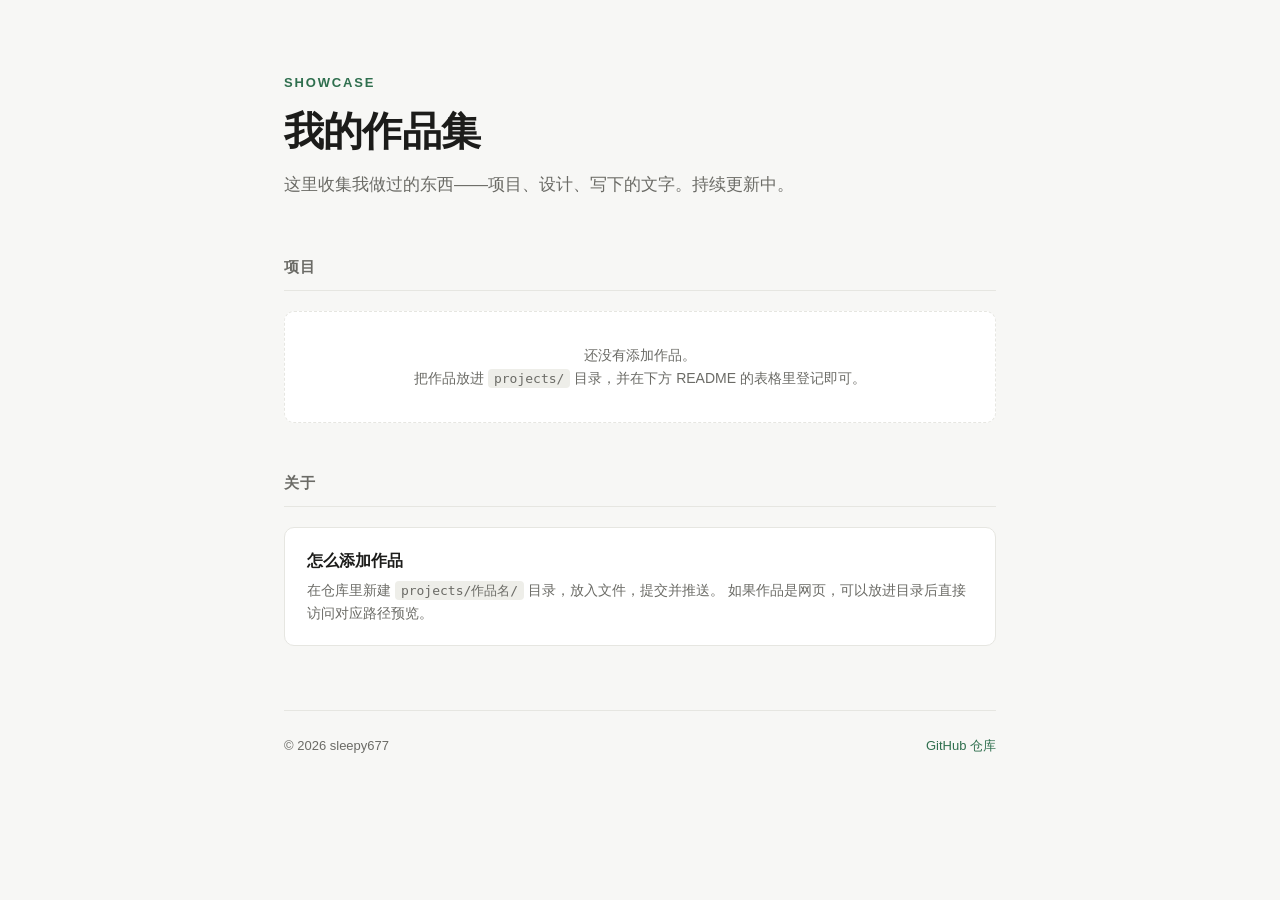
==== index.html @ 609f7ed7 "init: 作品集展示页" ====
<!DOCTYPE html>
<html lang="zh-CN">
<head>
<meta charset="UTF-8">
<meta name="viewport" content="width=device-width, initial-scale=1.0">
<title>Showcase · 作品集</title>
<style>
  :root {
    --bg: #f7f7f5;
    --card: #ffffff;
    --ink: #1c1c1a;
    --muted: #6b6b66;
    --line: #e6e6e1;
    --accent: #2f6f4e;
  }
  * { box-sizing: border-box; }
  body {
    margin: 0;
    background: var(--bg);
    color: var(--ink);
    font-family: -apple-system, BlinkMacSystemFont, "Segoe UI", "PingFang SC",
      "Hiragino Sans GB", "Microsoft YaHei", sans-serif;
    line-height: 1.65;
    -webkit-font-smoothing: antialiased;
  }
  .wrap { max-width: 760px; margin: 0 auto; padding: 72px 24px 96px; }
  header { margin-bottom: 56px; }
  .kicker {
    font-size: 13px; letter-spacing: .14em; text-transform: uppercase;
    color: var(--accent); font-weight: 600; margin-bottom: 14px;
  }
  h1 {
    font-size: 40px; line-height: 1.2; margin: 0 0 16px;
    letter-spacing: -.02em; font-weight: 700;
  }
  .lead { font-size: 17px; color: var(--muted); margin: 0; max-width: 56ch; }
  h2 {
    font-size: 15px; letter-spacing: .08em; text-transform: uppercase;
    color: var(--muted); font-weight: 600;
    margin: 48px 0 20px; padding-bottom: 10px;
    border-bottom: 1px solid var(--line);
  }
  .grid { display: grid; gap: 14px; }
  .card {
    display: block; text-decoration: none; color: inherit;
    background: var(--card); border: 1px solid var(--line);
    border-radius: 10px; padding: 20px 22px;
    transition: border-color .18s ease, transform .18s ease;
  }
  .card:hover { border-color: #c9c9c2; transform: translateY(-1px); }
  .card-title { font-weight: 600; font-size: 16px; margin-bottom: 4px; }
  .card-desc { font-size: 14px; color: var(--muted); margin: 0; }
  .empty {
    background: var(--card); border: 1px dashed var(--line);
    border-radius: 10px; padding: 32px 22px; text-align: center;
    color: var(--muted); font-size: 14px;
  }
  code {
    background: #eeeee9; padding: 2px 6px; border-radius: 4px;
    font-size: 13px; font-family: ui-monospace, SFMono-Regular, Consolas, monospace;
  }
  footer {
    margin-top: 64px; padding-top: 24px; border-top: 1px solid var(--line);
    font-size: 13px; color: var(--muted);
    display: flex; justify-content: space-between; flex-wrap: wrap; gap: 12px;
  }
  footer a { color: var(--accent); text-decoration: none; }
  footer a:hover { text-decoration: underline; }
  @media (max-width: 560px) {
    .wrap { padding: 48px 20px 72px; }
    h1 { font-size: 30px; }
  }
</style>
</head>
<body>
<div class="wrap">

  <header>
    <div class="kicker">Showcase</div>
    <h1>我的作品集</h1>
    <p class="lead">这里收集我做过的东西——项目、设计、写下的文字。持续更新中。</p>
  </header>

  <h2>项目</h2>
  <div class="grid">
    <div class="empty">
      还没有添加作品。<br>
      把作品放进 <code>projects/</code> 目录，并在下方 README 的表格里登记即可。
    </div>
  </div>

  <h2>关于</h2>
  <div class="grid">
    <div class="card" style="cursor:default">
      <div class="card-title">怎么添加作品</div>
      <p class="card-desc">
        在仓库里新建 <code>projects/作品名/</code> 目录，放入文件，提交并推送。
        如果作品是网页，可以放进目录后直接访问对应路径预览。
      </p>
    </div>
  </div>

  <footer>
    <span>© <span id="year">2026</span> sleepy677</span>
    <a href="https://github.com/sleepy677/showcase">GitHub 仓库</a>
  </footer>

</div>
<script>
  document.getElementById('year').textContent = new Date().getFullYear();
</script>
</body>
</html>
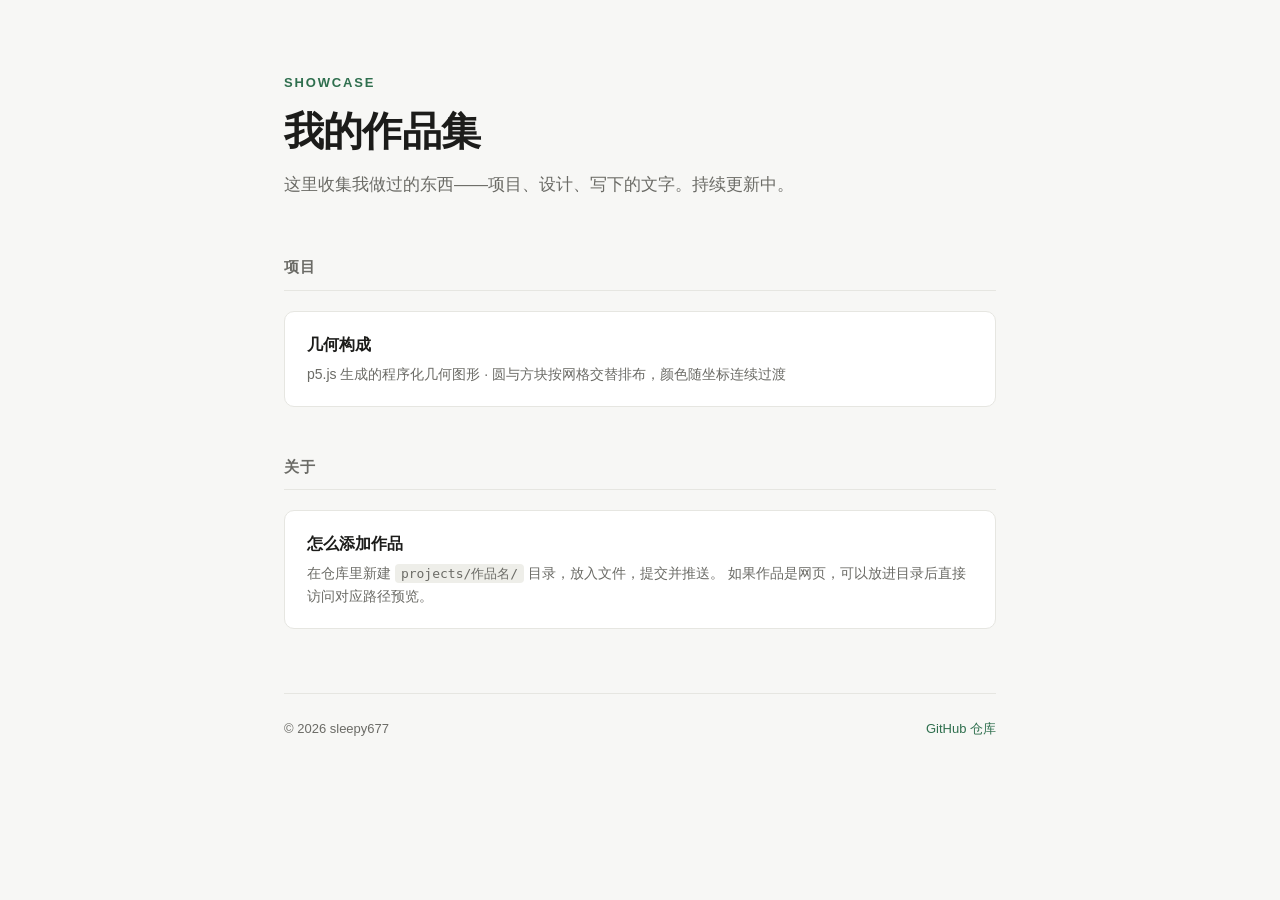
==== commit 136257fe: "add: 几何构成（p5.js 生成艺术）" ====
--- a/index.html
+++ b/index.html
@@ -83,10 +83,10 @@
 
   <h2>项目</h2>
   <div class="grid">
-    <div class="empty">
-      还没有添加作品。<br>
-      把作品放进 <code>projects/</code> 目录，并在下方 README 的表格里登记即可。
-    </div>
+    <a class="card" href="projects/geometric-composition/">
+      <div class="card-title">几何构成</div>
+      <p class="card-desc">p5.js 生成的程序化几何图形 · 圆与方块按网格交替排布，颜色随坐标连续过渡</p>
+    </a>
   </div>
 
   <h2>关于</h2>
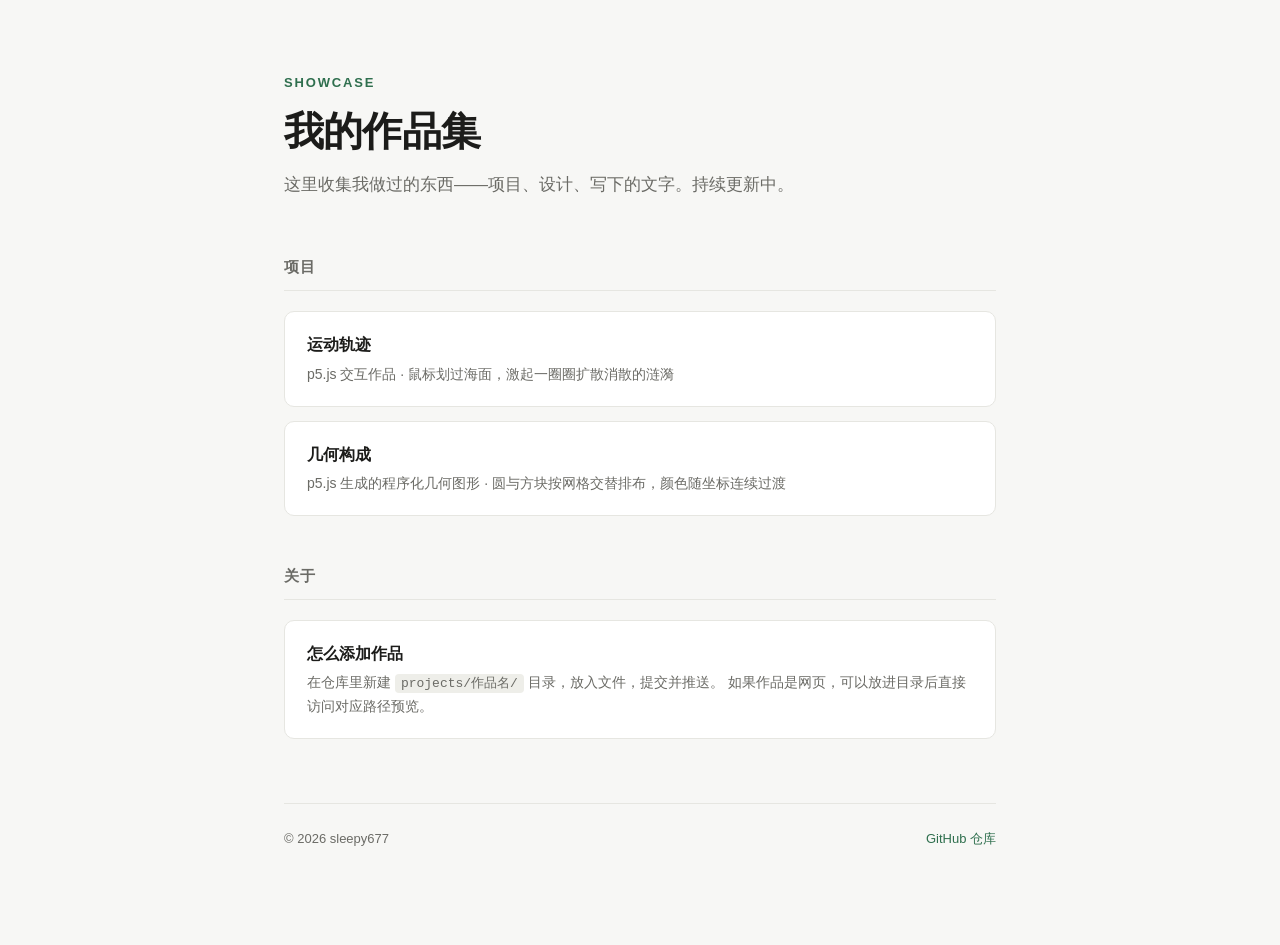
==== commit af0457c2: "add: 运动轨迹（p5.js 交互动画）" ====
--- a/index.html
+++ b/index.html
@@ -83,6 +83,10 @@
 
   <h2>项目</h2>
   <div class="grid">
+    <a class="card" href="projects/motion-trajectory/">
+      <div class="card-title">运动轨迹</div>
+      <p class="card-desc">p5.js 交互作品 · 鼠标划过海面，激起一圈圈扩散消散的涟漪</p>
+    </a>
     <a class="card" href="projects/geometric-composition/">
       <div class="card-title">几何构成</div>
       <p class="card-desc">p5.js 生成的程序化几何图形 · 圆与方块按网格交替排布，颜色随坐标连续过渡</p>
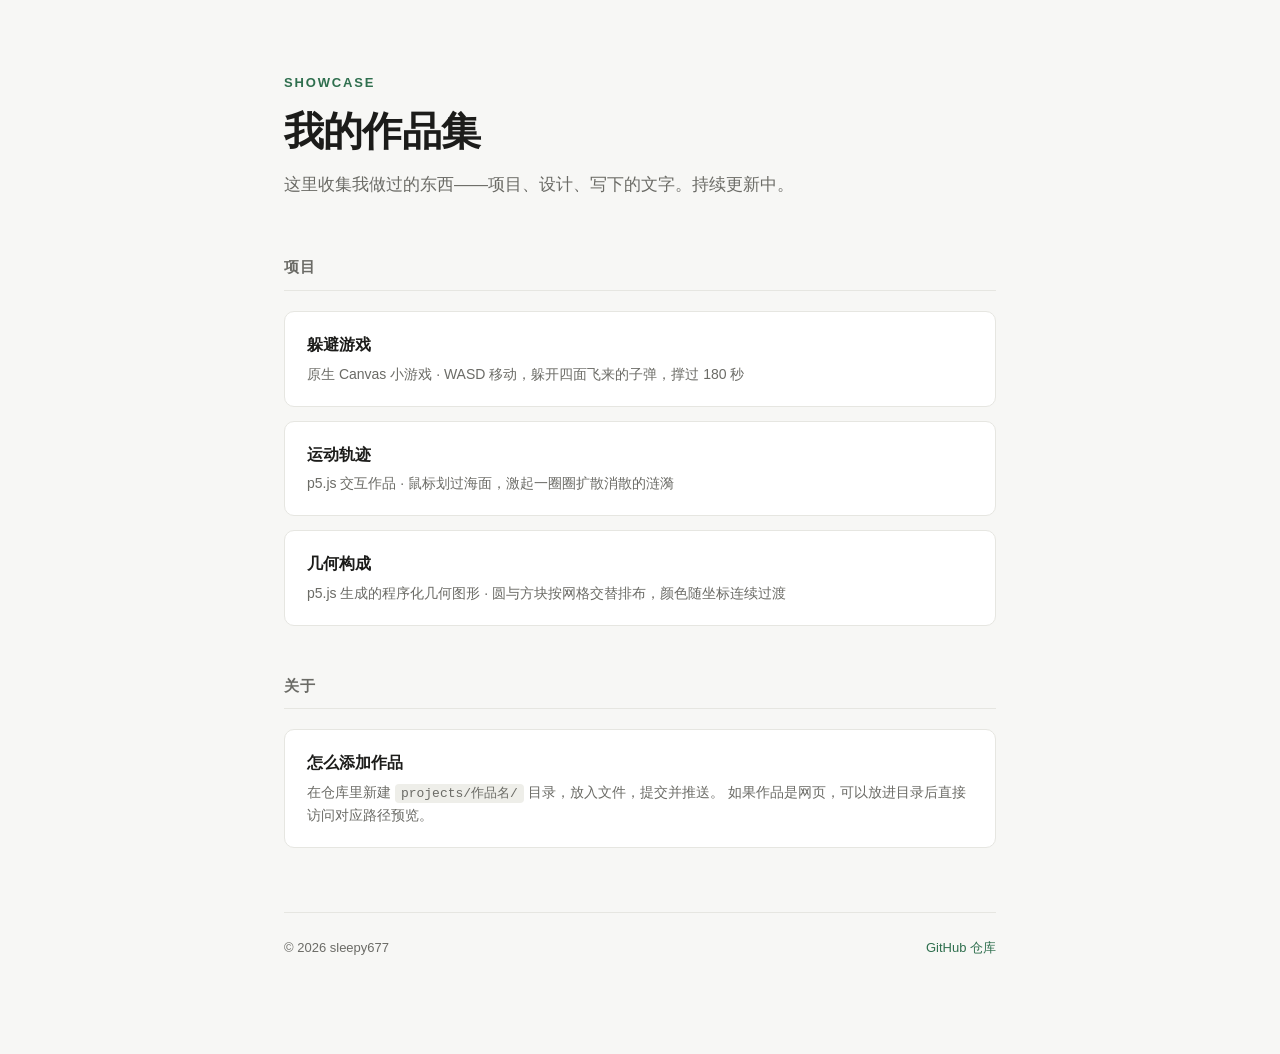
==== commit e81ffb0a: "add: 躲避游戏（Canvas 小游戏）" ====
--- a/index.html
+++ b/index.html
@@ -83,6 +83,10 @@
 
   <h2>项目</h2>
   <div class="grid">
+    <a class="card" href="projects/dodge-forest/">
+      <div class="card-title">躲避游戏</div>
+      <p class="card-desc">原生 Canvas 小游戏 · WASD 移动，躲开四面飞来的子弹，撑过 180 秒</p>
+    </a>
     <a class="card" href="projects/motion-trajectory/">
       <div class="card-title">运动轨迹</div>
       <p class="card-desc">p5.js 交互作品 · 鼠标划过海面，激起一圈圈扩散消散的涟漪</p>
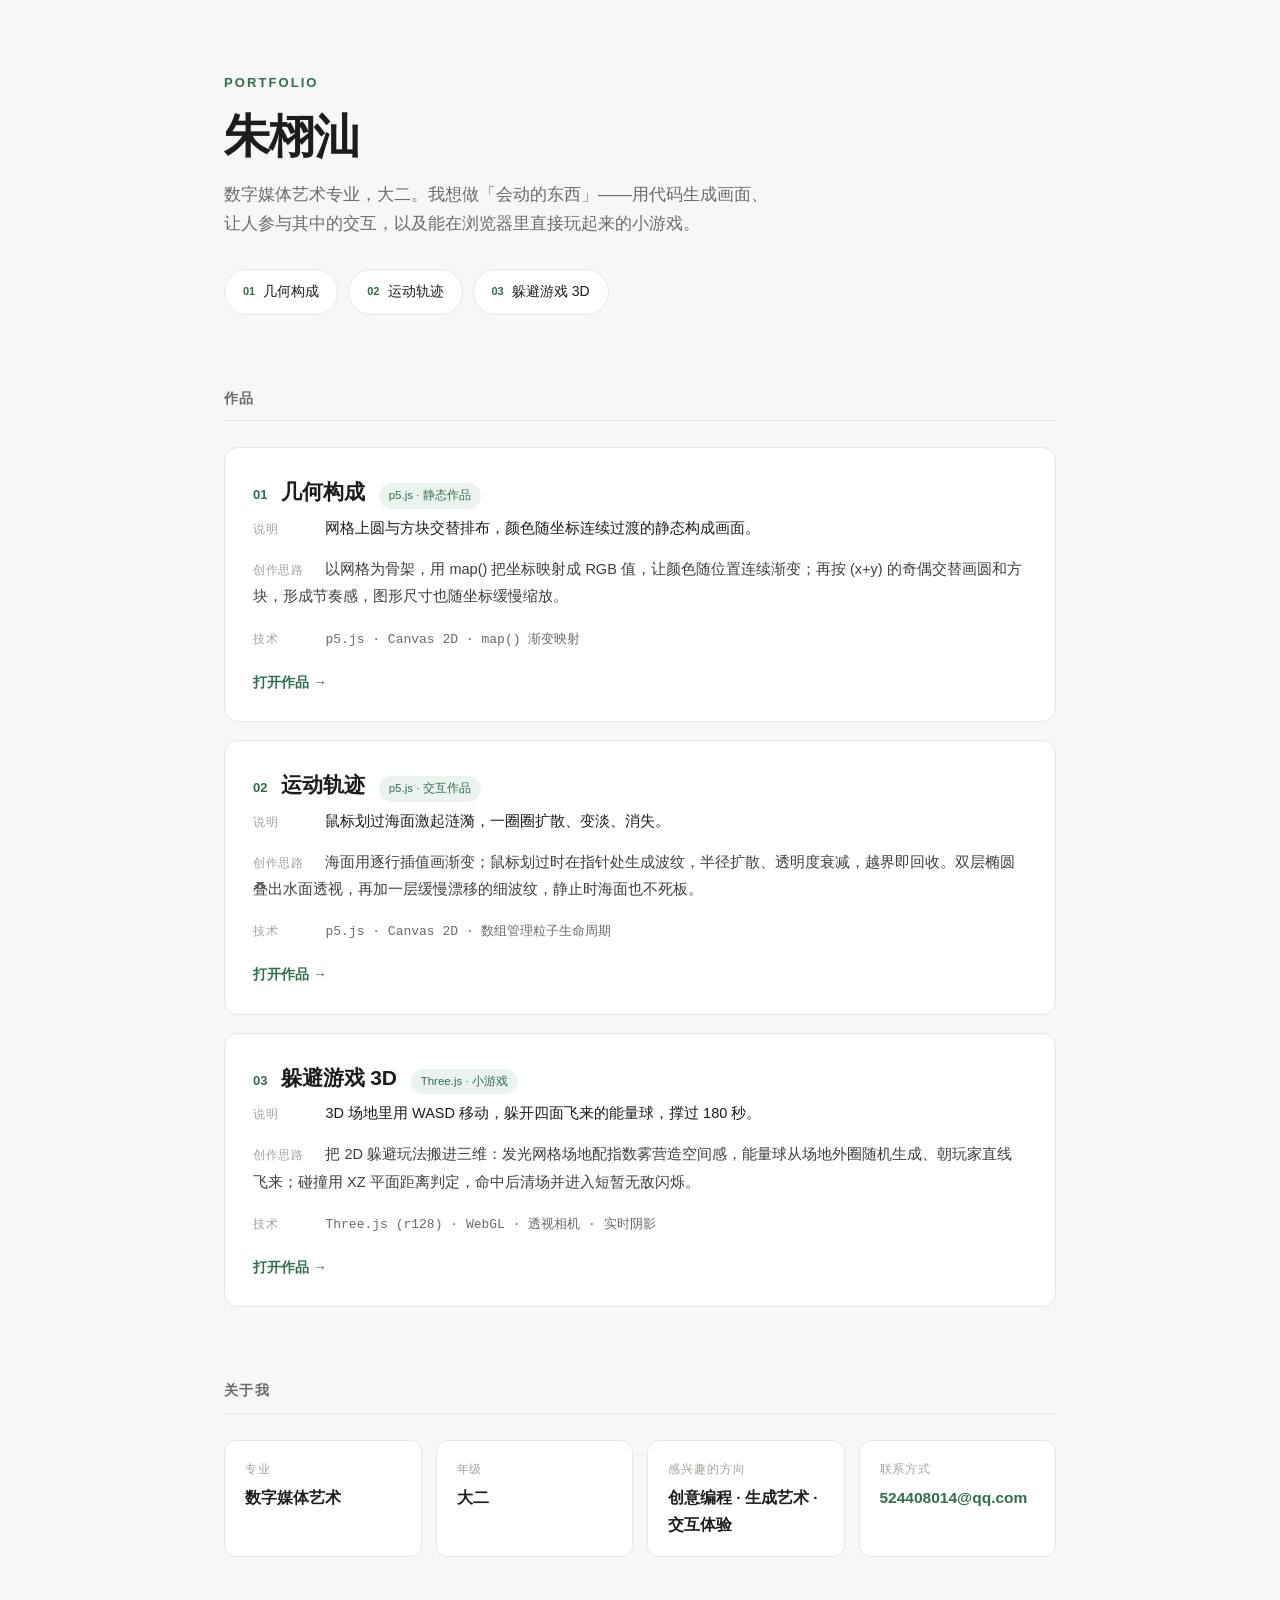
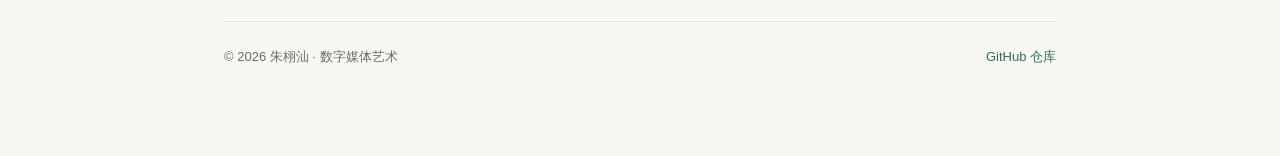
==== commit d639fa79: "feat: 升级为作品集首页，上架 Three.js 3D 躲避游戏" ====
--- a/index.html
+++ b/index.html
@@ -3,15 +3,17 @@
 <head>
 <meta charset="UTF-8">
 <meta name="viewport" content="width=device-width, initial-scale=1.0">
-<title>Showcase · 作品集</title>
+<title>朱栩汕 · 作品集</title>
 <style>
   :root {
     --bg: #f7f7f5;
-    --card: #ffffff;
+    --panel: #ffffff;
     --ink: #1c1c1a;
     --muted: #6b6b66;
     --line: #e6e6e1;
     --accent: #2f6f4e;
+    --accent-soft: #eaf3ee;
+    --hover: #f4f4f0;
   }
   * { box-sizing: border-box; }
   body {
@@ -20,96 +22,225 @@
     color: var(--ink);
     font-family: -apple-system, BlinkMacSystemFont, "Segoe UI", "PingFang SC",
       "Hiragino Sans GB", "Microsoft YaHei", sans-serif;
-    line-height: 1.65;
+    line-height: 1.7;
     -webkit-font-smoothing: antialiased;
   }
-  .wrap { max-width: 760px; margin: 0 auto; padding: 72px 24px 96px; }
-  header { margin-bottom: 56px; }
+  .wrap { max-width: 880px; margin: 0 auto; padding: 72px 24px 88px; }
+
+  /* ---------- 首页头部 ---------- */
+  header { margin-bottom: 72px; }
   .kicker {
-    font-size: 13px; letter-spacing: .14em; text-transform: uppercase;
-    color: var(--accent); font-weight: 600; margin-bottom: 14px;
+    font-size: 13px; letter-spacing: .16em; text-transform: uppercase;
+    color: var(--accent); font-weight: 600; margin-bottom: 16px;
   }
   h1 {
-    font-size: 40px; line-height: 1.2; margin: 0 0 16px;
+    font-size: 46px; line-height: 1.15; margin: 0 0 18px;
     letter-spacing: -.02em; font-weight: 700;
   }
-  .lead { font-size: 17px; color: var(--muted); margin: 0; max-width: 56ch; }
-  h2 {
-    font-size: 15px; letter-spacing: .08em; text-transform: uppercase;
+  .intro { font-size: 17px; color: var(--muted); margin: 0 0 30px; max-width: 58ch; }
+  .entry { display: flex; flex-wrap: wrap; gap: 10px; }
+  .entry a {
+    display: inline-flex; align-items: center; gap: 8px;
+    padding: 10px 18px; border-radius: 999px;
+    background: var(--panel); border: 1px solid var(--line);
+    color: var(--ink); text-decoration: none; font-size: 14px;
+    transition: border-color .15s ease, transform .15s ease;
+  }
+  .entry a:hover { border-color: #b9d4c5; transform: translateY(-1px); }
+  .entry a .no {
+    font-size: 11px; color: var(--accent); font-weight: 700;
+    font-variant-numeric: tabular-nums;
+  }
+
+  /* ---------- 作品区块 ---------- */
+  h2.sec {
+    font-size: 14px; letter-spacing: .1em; text-transform: uppercase;
     color: var(--muted); font-weight: 600;
-    margin: 48px 0 20px; padding-bottom: 10px;
+    margin: 0 0 26px; padding-bottom: 10px;
     border-bottom: 1px solid var(--line);
   }
-  .grid { display: grid; gap: 14px; }
-  .card {
-    display: block; text-decoration: none; color: inherit;
-    background: var(--card); border: 1px solid var(--line);
-    border-radius: 10px; padding: 20px 22px;
-    transition: border-color .18s ease, transform .18s ease;
-  }
-  .card:hover { border-color: #c9c9c2; transform: translateY(-1px); }
-  .card-title { font-weight: 600; font-size: 16px; margin-bottom: 4px; }
-  .card-desc { font-size: 14px; color: var(--muted); margin: 0; }
-  .empty {
-    background: var(--card); border: 1px dashed var(--line);
-    border-radius: 10px; padding: 32px 22px; text-align: center;
-    color: var(--muted); font-size: 14px;
-  }
-  code {
-    background: #eeeee9; padding: 2px 6px; border-radius: 4px;
-    font-size: 13px; font-family: ui-monospace, SFMono-Regular, Consolas, monospace;
-  }
+  section.works { margin-bottom: 72px; }
+
+  .work {
+    background: var(--panel); border: 1px solid var(--line);
+    border-radius: 14px; padding: 26px 28px;
+    margin-bottom: 18px;
+  }
+  .work-head {
+    display: flex; align-items: baseline; gap: 14px;
+    margin-bottom: 4px; flex-wrap: wrap;
+  }
+  .work-no {
+    font-size: 13px; font-weight: 700; color: var(--accent);
+    font-variant-numeric: tabular-nums;
+  }
+  .work-title { font-size: 21px; font-weight: 700; letter-spacing: -.01em; }
+  .work-tag {
+    font-size: 11.5px; color: var(--muted);
+    background: var(--accent-soft); color: var(--accent);
+    border-radius: 999px; padding: 3px 10px; font-weight: 500;
+  }
+  .work-line { margin: 0 0 14px; }
+  .work-line .label {
+    display: inline-block; width: 68px; flex: none;
+    font-size: 12px; color: #a3a39c; letter-spacing: .06em;
+  }
+  .work-line p { display: inline; font-size: 14.5px; margin: 0; }
+  .work-line.idea p { color: #3f3f3a; }
+  .work-line .tech {
+    font-family: ui-monospace, SFMono-Regular, Consolas, monospace;
+    font-size: 13px; color: var(--muted);
+  }
+  .work-open {
+    display: inline-flex; align-items: center; gap: 6px;
+    margin-top: 6px; font-size: 14px; font-weight: 600;
+    color: var(--accent); text-decoration: none;
+  }
+  .work-open:hover { text-decoration: underline; }
+
+  /* ---------- 关于我 ---------- */
+  section.about { margin-bottom: 64px; }
+  .about-grid {
+    display: grid; grid-template-columns: repeat(auto-fit, minmax(190px, 1fr));
+    gap: 14px;
+  }
+  .about-card {
+    background: var(--panel); border: 1px solid var(--line);
+    border-radius: 12px; padding: 18px 20px;
+  }
+  .about-card .k {
+    font-size: 12px; color: #a3a39c; letter-spacing: .08em;
+    margin-bottom: 6px;
+  }
+  .about-card .v { font-size: 15.5px; font-weight: 600; }
+  .about-card .v a { color: var(--accent); text-decoration: none; word-break: break-all; }
+  .about-card .v a:hover { text-decoration: underline; }
+
   footer {
-    margin-top: 64px; padding-top: 24px; border-top: 1px solid var(--line);
+    padding-top: 24px; border-top: 1px solid var(--line);
     font-size: 13px; color: var(--muted);
-    display: flex; justify-content: space-between; flex-wrap: wrap; gap: 12px;
+    display: flex; justify-content: space-between; flex-wrap: wrap; gap: 10px;
   }
   footer a { color: var(--accent); text-decoration: none; }
   footer a:hover { text-decoration: underline; }
+
   @media (max-width: 560px) {
-    .wrap { padding: 48px 20px 72px; }
-    h1 { font-size: 30px; }
+    .wrap { padding: 48px 18px 64px; }
+    h1 { font-size: 34px; }
+    .work { padding: 22px 20px; }
   }
 </style>
 </head>
 <body>
 <div class="wrap">
 
-  <header>
-    <div class="kicker">Showcase</div>
-    <h1>我的作品集</h1>
-    <p class="lead">这里收集我做过的东西——项目、设计、写下的文字。持续更新中。</p>
+  <!-- ============ 首页 ============ -->
+  <header id="top">
+    <div class="kicker">Portfolio</div>
+    <h1>朱栩汕</h1>
+    <p class="intro">
+      数字媒体艺术专业，大二。我想做「会动的东西」——用代码生成画面、让人参与其中的交互，以及能在浏览器里直接玩起来的小游戏。
+    </p>
+    <div class="entry">
+      <a href="#w1"><span class="no">01</span> 几何构成</a>
+      <a href="#w2"><span class="no">02</span> 运动轨迹</a>
+      <a href="#w3"><span class="no">03</span> 躲避游戏 3D</a>
+    </div>
   </header>
 
-  <h2>项目</h2>
-  <div class="grid">
-    <a class="card" href="projects/dodge-forest/">
-      <div class="card-title">躲避游戏</div>
-      <p class="card-desc">原生 Canvas 小游戏 · WASD 移动，躲开四面飞来的子弹，撑过 180 秒</p>
-    </a>
-    <a class="card" href="projects/motion-trajectory/">
-      <div class="card-title">运动轨迹</div>
-      <p class="card-desc">p5.js 交互作品 · 鼠标划过海面，激起一圈圈扩散消散的涟漪</p>
-    </a>
-    <a class="card" href="projects/geometric-composition/">
-      <div class="card-title">几何构成</div>
-      <p class="card-desc">p5.js 生成的程序化几何图形 · 圆与方块按网格交替排布，颜色随坐标连续过渡</p>
-    </a>
-  </div>
-
-  <h2>关于</h2>
-  <div class="grid">
-    <div class="card" style="cursor:default">
-      <div class="card-title">怎么添加作品</div>
-      <p class="card-desc">
-        在仓库里新建 <code>projects/作品名/</code> 目录，放入文件，提交并推送。
-        如果作品是网页，可以放进目录后直接访问对应路径预览。
-      </p>
+  <!-- ============ 作品 ============ -->
+  <section class="works">
+    <h2 class="sec">作品</h2>
+
+    <article class="work" id="w1">
+      <div class="work-head">
+        <span class="work-no">01</span>
+        <span class="work-title">几何构成</span>
+        <span class="work-tag">p5.js · 静态作品</span>
+      </div>
+      <div class="work-line">
+        <span class="label">说明</span>
+        <p>网格上圆与方块交替排布，颜色随坐标连续过渡的静态构成画面。</p>
+      </div>
+      <div class="work-line idea">
+        <span class="label">创作思路</span>
+        <p>以网格为骨架，用 map() 把坐标映射成 RGB 值，让颜色随位置连续渐变；再按 (x+y) 的奇偶交替画圆和方块，形成节奏感，图形尺寸也随坐标缓慢缩放。</p>
+      </div>
+      <div class="work-line">
+        <span class="label">技术</span>
+        <span class="tech">p5.js · Canvas 2D · map() 渐变映射</span>
+      </div>
+      <a class="work-open" href="projects/geometric-composition/index.html">打开作品 →</a>
+    </article>
+
+    <article class="work" id="w2">
+      <div class="work-head">
+        <span class="work-no">02</span>
+        <span class="work-title">运动轨迹</span>
+        <span class="work-tag">p5.js · 交互作品</span>
+      </div>
+      <div class="work-line">
+        <span class="label">说明</span>
+        <p>鼠标划过海面激起涟漪，一圈圈扩散、变淡、消失。</p>
+      </div>
+      <div class="work-line idea">
+        <span class="label">创作思路</span>
+        <p>海面用逐行插值画渐变；鼠标划过时在指针处生成波纹，半径扩散、透明度衰减，越界即回收。双层椭圆叠出水面透视，再加一层缓慢漂移的细波纹，静止时海面也不死板。</p>
+      </div>
+      <div class="work-line">
+        <span class="label">技术</span>
+        <span class="tech">p5.js · Canvas 2D · 数组管理粒子生命周期</span>
+      </div>
+      <a class="work-open" href="projects/motion-trajectory/index.html">打开作品 →</a>
+    </article>
+
+    <article class="work" id="w3">
+      <div class="work-head">
+        <span class="work-no">03</span>
+        <span class="work-title">躲避游戏 3D</span>
+        <span class="work-tag">Three.js · 小游戏</span>
+      </div>
+      <div class="work-line">
+        <span class="label">说明</span>
+        <p>3D 场地里用 WASD 移动，躲开四面飞来的能量球，撑过 180 秒。</p>
+      </div>
+      <div class="work-line idea">
+        <span class="label">创作思路</span>
+        <p>把 2D 躲避玩法搬进三维：发光网格场地配指数雾营造空间感，能量球从场地外圈随机生成、朝玩家直线飞来；碰撞用 XZ 平面距离判定，命中后清场并进入短暂无敌闪烁。</p>
+      </div>
+      <div class="work-line">
+        <span class="label">技术</span>
+        <span class="tech">Three.js (r128) · WebGL · 透视相机 · 实时阴影</span>
+      </div>
+      <a class="work-open" href="projects/dodge-3d/index.html">打开作品 →</a>
+    </article>
+  </section>
+
+  <!-- ============ 关于我 ============ -->
+  <section class="about">
+    <h2 class="sec">关于我</h2>
+    <div class="about-grid">
+      <div class="about-card">
+        <div class="k">专业</div>
+        <div class="v">数字媒体艺术</div>
+      </div>
+      <div class="about-card">
+        <div class="k">年级</div>
+        <div class="v">大二</div>
+      </div>
+      <div class="about-card">
+        <div class="k">感兴趣的方向</div>
+        <div class="v">创意编程 · 生成艺术 · 交互体验</div>
+      </div>
+      <div class="about-card">
+        <div class="k">联系方式</div>
+        <div class="v"><a href="mailto:524408014@qq.com">524408014@qq.com</a></div>
+      </div>
     </div>
-  </div>
+  </section>
 
   <footer>
-    <span>© <span id="year">2026</span> sleepy677</span>
+    <span>© <span id="year">2026</span> 朱栩汕 · 数字媒体艺术</span>
     <a href="https://github.com/sleepy677/showcase">GitHub 仓库</a>
   </footer>
 
